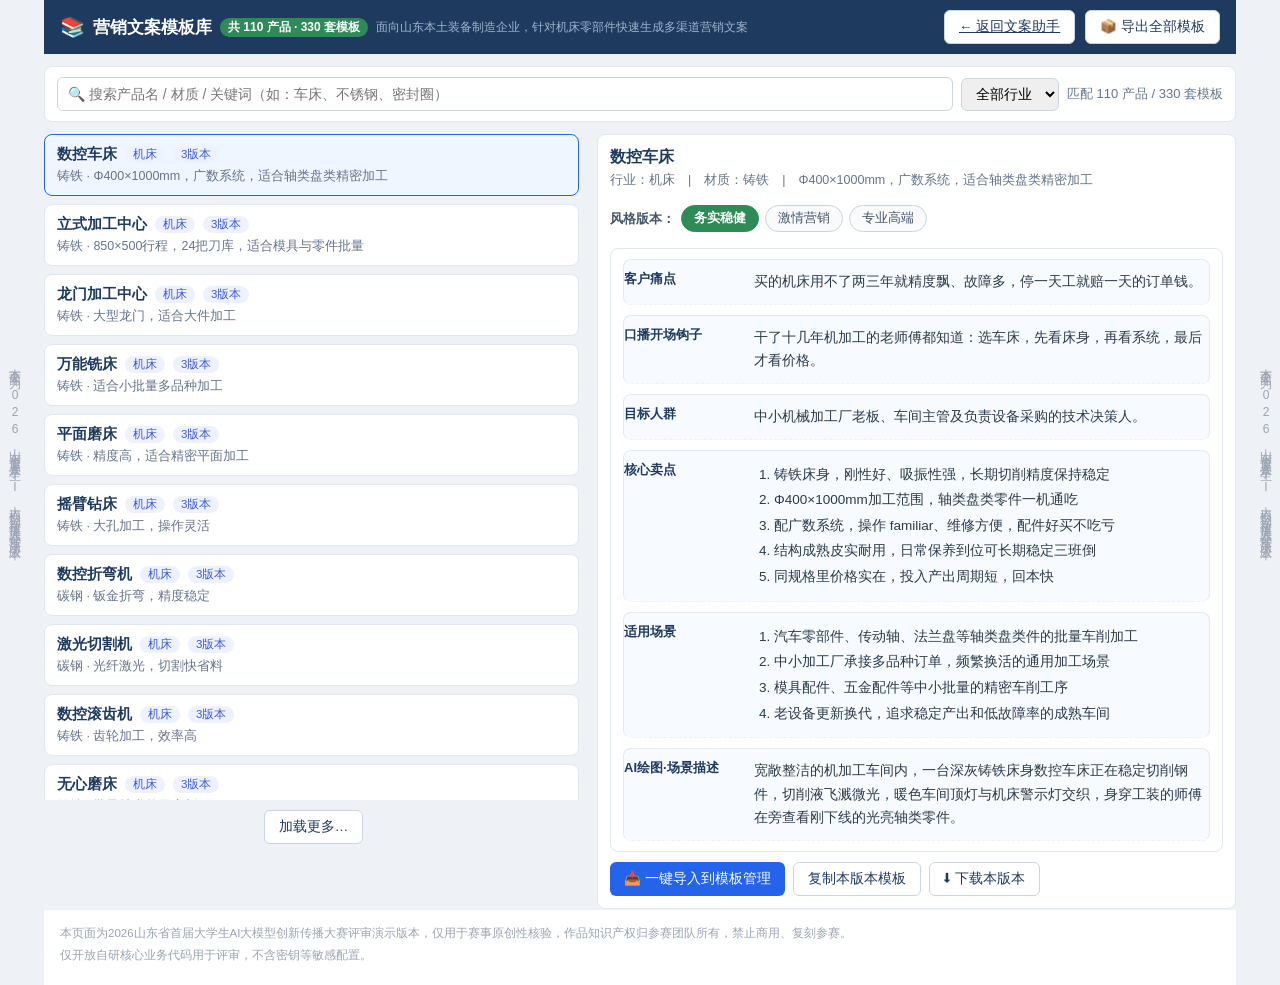
==== library.html @ b57a7cd6 "bisai" ====
<!DOCTYPE html>
<html lang="zh-CN">
<head>
<meta charset="UTF-8">
<meta name="viewport" content="width=device-width, initial-scale=1.0">
<title>营销文案模板库 · 制造企业文案助手</title>
<link rel="stylesheet" href="styles.css">
<style>
  .lib-wrap { max-width: 1240px; margin: 0 auto; min-height: 100vh; display: flex; flex-direction: column; padding-left: 24px; padding-right: 24px; }
  .lib-toolbar { display: flex; gap: 8px; flex-wrap: wrap; align-items: center; background: #fff; border: 1px solid #e2e8f0; border-radius: 8px; padding: 10px 12px; margin: 12px 0; }
  .lib-search { flex: 1 1 220px; min-width: 160px; border: 1px solid #cbd5e1; border-radius: 6px; padding: 8px 10px; font-size: 14px; font-family: inherit; }
  .lib-select { border: 1px solid #cbd5e1; border-radius: 6px; padding: 7px 10px; font-family: inherit; font-size: 13.5px; }
  .lib-count { font-size: 13px; color: #64748b; margin-left: auto; }
  .lib-main { display: flex; gap: 14px; flex: 1; flex-wrap: wrap; }
  .lib-list { flex: 1 1 420px; min-width: 300px; }
  .lib-cards { display: grid; grid-template-columns: 1fr; gap: 8px; max-height: 74vh; overflow: auto; padding-right: 4px; }
  .lib-card { background: #fff; border: 1px solid #e2e8f0; border-radius: 8px; padding: 10px 12px; cursor: pointer; transition: border-color .12s, box-shadow .12s; }
  .lib-card:hover { border-color: #93b4e8; box-shadow: 0 2px 8px rgba(37,99,235,.08); }
  .lib-card.sel { border-color: #2563eb; background: #f0f6ff; }
  .lib-card-title { font-weight: 700; color: #1f3a5f; font-size: 14.5px; display: flex; align-items: center; gap: 8px; }
  .lib-tag { font-size: 11.5px; background: #eef2ff; color: #3b5bdb; border-radius: 10px; padding: 1px 8px; font-weight: 400; }
  .lib-card-sub { font-size: 12.5px; color: #64748b; margin-top: 4px; overflow: hidden; text-overflow: ellipsis; white-space: nowrap; }
  .lib-detail { flex: 1 1 520px; min-width: 320px; background: #fff; border: 1px solid #e2e8f0; border-radius: 8px; padding: 12px; display: flex; flex-direction: column; }
  .lib-empty { color: #94a3b8; text-align: center; padding: 40px 0; }
  .lib-detail-h { font-weight: 700; color: #1f3a5f; font-size: 16px; margin-bottom: 4px; }
  .lib-detail-meta { font-size: 12.5px; color: #64748b; margin-bottom: 10px; }
  .sec-tabs { display: flex; gap: 4px; flex-wrap: wrap; margin-bottom: 8px; }
  .sec-tab { border: 1px solid #cbd5e1; background: #f8fafc; border-radius: 6px; padding: 5px 9px; font-size: 12.5px; cursor: pointer; font-family: inherit; color: #475569; }
  .sec-tab.active { background: #2563eb; color: #fff; border-color: #2563eb; }
  .sec-body { flex: 1; border: 1px solid #e2e8f0; border-radius: 6px; padding: 10px 12px; font-size: 13.5px; line-height: 1.7; white-space: pre-wrap; background: #fbfdff; min-height: 220px; max-height: 46vh; overflow: auto; }
  .detail-actions { display: flex; gap: 8px; flex-wrap: wrap; margin-top: 10px; }
  .lib-foot { text-align: center; padding: 8px 16px 14px; font-size: 11.5px; color: #b0b7c3; }
  .loadmore { text-align: center; padding: 10px; }
</style>
</head>
<body>
<div class="lib-wrap">
  <header class="topbar">
    <div class="brand">
      <span class="logo">📚</span>
      <span class="title">营销文案模板库</span>
      <span class="badge badge-basic" id="libBadge">加载中…</span>
      <span class="title-sub">面向山东本土装备制造企业，针对机床零部件快速生成多渠道营销文案</span>
    </div>
    <div class="top-actions">
      <a href="index.html" class="btn btn-ghost">← 返回文案助手</a>
      <button id="btnExportAll" class="btn btn-ghost">📦 导出全部模板</button>
    </div>
  </header>

  <div class="lib-toolbar">
    <input id="libSearch" class="lib-search" placeholder="🔍 搜索产品名 / 材质 / 关键词（如：车床、不锈钢、密封圈）" autocomplete="off">
    <select id="libIndustry" class="lib-select"><option value="">全部行业</option></select>
    <span id="libCount" class="lib-count"></span>
  </div>

  <div class="lib-main">
    <div class="lib-list">
      <div id="libCards" class="lib-cards"></div>
      <div id="libLoadmore" class="loadmore" style="display:none">
        <button id="btnLoadmore" class="btn btn-ghost">加载更多…</button>
      </div>
    </div>
    <div class="lib-detail" id="libDetail">
      <div class="lib-empty">← 从左侧选择一条产品，查看它的六段文案模板</div>
    </div>
  </div>
  <div class="page-disclaimer">
    <p>本页面为2026山东省首届大学生AI大模型创新传播大赛评审演示版本，仅用于赛事原创性核验，作品知识产权归参赛团队所有，禁止商用、复刻参赛。</p>
    <p>仅开放自研核心业务代码用于评审，不含密钥等敏感配置。</p>
  </div>
</div>

<!-- 左右两侧竖排赛事水印 -->
<div class="contest-side contest-left">本页面为2026山东省首届大学生AI大模型创新传播大赛评审演示版本</div>
<div class="contest-side contest-right">本页面为2026山东省首届大学生AI大模型创新传播大赛评审演示版本</div>

<script src="templates.js"></script>
<script src="library.js"></script>
<script src="library_app.js"></script>
</body>
</html>
---- styles.css ----
/* ===== 制造企业文案助手 · 网页版 样式 ===== */
/* 首屏说明：视觉隐藏，但搜索引擎与读屏软件可读（用来承载 h1 与描述文字） */
.seo-lead { position: absolute; width: 1px; height: 1px; margin: -1px; padding: 0; overflow: hidden; clip: rect(0 0 0 0); clip-path: inset(50%); white-space: nowrap; border: 0; }
/* 模板库：6字段展示 */
.tpl-fields { display: flex; flex-direction: column; gap: 10px; margin-top: 14px; }
.tpl-field-row { display: flex; gap: 12px; padding: 10px 12px; background: #f7fbff; border: 1px solid #e2ebf4; border-radius: 8px; }
.tpl-field-name { flex: 0 0 120px; font-weight: 600; color: #1f3a5f; font-size: 13px; }
.tpl-field-val { flex: 1; color: #2b3a4a; font-size: 13.5px; line-height: 1.75; white-space: pre-wrap; }
.tpl-list { margin: 0; padding-left: 20px; }
.tpl-list li { margin: 2px 0; }
/* 智能参数识别区 */
.smart-param { margin-top: 10px; border: 1px solid #d7e0ea; border-radius: 8px; background: #f7fbff; overflow: hidden; }
.smart-param-head { display: flex; justify-content: space-between; align-items: center; padding: 9px 12px; cursor: pointer; font-weight: 600; font-size: 13px; color: #1f3a5f; background: #eef5fc; user-select: none; }
.smart-param-head:hover { background: #e5f0fa; }
.smart-badge { display: inline-block; margin-left: 6px; padding: 1px 8px; border-radius: 10px; font-size: 11px; font-weight: 500; background: #dbe6f2; color: #5c6f86; }
.smart-badge.ok { background: #d6f0dd; color: #1f7a3d; }
.smart-badge.warn { background: #fdeccd; color: #9a6a00; }
.smart-toggle { color: #7b8aa0; font-size: 12px; transition: transform .15s; }
.smart-toggle.open { transform: rotate(90deg); }
.smart-param-body { padding: 12px; border-top: 1px solid #e2ebf4; }
.smart-grid { display: grid; grid-template-columns: 1fr 1fr; gap: 8px 12px; }
.smart-field { display: flex; flex-direction: column; }
.smart-field-wide { grid-column: 1 / -1; }
.smart-field label { font-size: 12px; color: #5c6f86; margin-bottom: 3px; }
.smart-field input { padding: 7px 9px; border: 1px solid #cfdae6; border-radius: 6px; font-size: 13px; font-family: inherit; background: #fff; }
.smart-field input:focus { outline: none; border-color: #4a90d9; box-shadow: 0 0 0 2px rgba(74,144,217,.15); }
.smart-field input.miss { border-color: #e6b36b; background: #fffaf0; }
.smart-tips { margin-top: 10px; padding: 9px 12px; border-radius: 6px; background: #fff7e6; border: 1px solid #ffe0a3; color: #8a5a00; font-size: 12.5px; line-height: 1.7; }
.smart-tips ul { margin: 0; padding-left: 18px; }
* { box-sizing: border-box; }
html, body { margin: 0; padding: 0; height: 100%; }
body {
  font-family: "Microsoft YaHei", "PingFang SC", "Segoe UI", Arial, sans-serif;
  background: #eef1f5; color: #1f2937; font-size: 14px;
}

/* 模式切换（顶部） */
.mode-switch { display: inline-flex; border: 1px solid #4b6484; border-radius: 7px; overflow: hidden; }
.ms-btn {
  background: transparent; color: #cfe0f5; border: none; padding: 6px 12px;
  font-size: 13px; cursor: pointer; font-family: inherit;
}
.ms-btn.active { background: #2563eb; color: #fff; font-weight: 700; }
.pro-notice {
  display: flex; align-items: center; gap: 12px; flex-wrap: wrap;
  background: #eff6ff; border: 1px solid #bfdbfe; color: #1e40af;
  border-radius: 8px; padding: 8px 12px; margin-bottom: 12px; font-size: 13px;
}
.pro-key-state { font-size: 12.5px; }
.pro-key-state.ok { color: #15803d; }
.pro-key-state.warn { color: #b45309; }
.modal-tip { font-size: 12.5px; color: #64748b; margin: 0 0 10px; line-height: 1.6; }
.app { max-width: 1180px; margin: 0 auto; min-height: 100vh; display: flex; flex-direction: column; padding-left: 24px; padding-right: 24px; }

/* 顶栏 */
.topbar {
  display: flex; align-items: center; justify-content: space-between;
  background: #1f3a5f; color: #fff; padding: 10px 16px; flex-wrap: wrap; gap: 8px;
}
.brand { display: flex; align-items: center; gap: 8px; flex-wrap: wrap; }
.logo { font-size: 20px; }
.title { font-size: 17px; font-weight: 700; }
.title-sub { font-size: 11.5px; color: #9fb3cc; font-weight: 400; line-height: 1.4; }
.badge { padding: 1px 8px; border-radius: 10px; font-size: 12px; font-weight: 700; color: #fff; }
.badge-basic { background: #2e8b57; }
.badge-pro { background: #2f6fd0; }
.top-actions { display: flex; align-items: center; gap: 10px; }
.hint { font-size: 12.5px; color: #cfe0f5; }
.hint.small { color: #6b7280; font-size: 12px; }

/* 按钮 */
.btn {
  border: none; border-radius: 6px; padding: 7px 14px; font-size: 13.5px;
  cursor: pointer; font-family: inherit; transition: filter .15s, opacity .15s;
}
.btn:hover { filter: brightness(1.06); }
.btn:active { filter: brightness(0.95); }
.btn:disabled { opacity: .45; cursor: not-allowed; }
.btn-primary { background: #2563eb; color: #fff; }
.btn-ghost { background: #fff; color: #1f3a5f; border: 1px solid #cbd5e1; }
.btn-danger { background: #fef2f2; color: #b91c1c; border: 1px solid #fca5a5; }
.btn-ghost:hover { background: #f1f5f9; }

/* 标签导航 */
.tabs { display: flex; gap: 4px; background: #fff; padding: 0 8px; border-bottom: 1px solid #e2e8f0; flex-wrap: wrap; }
.tab-btn {
  background: transparent; border: none; padding: 12px 14px; font-size: 14px;
  cursor: pointer; color: #475569; border-bottom: 3px solid transparent; font-family: inherit;
}
.tab-btn.active { color: #1f3a5f; border-bottom-color: #2563eb; font-weight: 700; }
.tab-btn:hover { color: #1f3a5f; }

/* 面板 */
.panel { display: none; padding: 14px; flex: 1; }
.panel.active { display: block; }

/* 生成区 */
.gen-layout { display: flex; gap: 14px; flex-wrap: wrap; }
.gen-input-col, .gen-output-col {
  background: #fff; border: 1px solid #e2e8f0; border-radius: 8px; padding: 12px;
  display: flex; flex-direction: column; min-height: 460px;
}
.gen-input-col { flex: 1 1 340px; }
.gen-output-col { flex: 1 1 420px; }
.lbl { font-weight: 700; color: #334155; margin-bottom: 6px; font-size: 13px; }
#inputText { flex: 1; width: 100%; min-height: 300px; resize: vertical; border: 1px solid #cbd5e1; border-radius: 6px; padding: 10px; font-family: inherit; font-size: 13.5px; line-height: 1.6; }
#styleReq { width: 100%; min-height: 84px; resize: vertical; border: 1px solid #cbd5e1; border-radius: 6px; padding: 9px 10px; font-family: inherit; font-size: 13.5px; line-height: 1.6; background: #fffdf5; }
.row-actions { display: flex; gap: 8px; margin-top: 10px; }

.out-tabs { display: flex; gap: 4px; flex-wrap: wrap; margin-bottom: 8px; }
.out-tab {
  border: 1px solid #cbd5e1; background: #f8fafc; border-radius: 6px 6px 0 0;
  padding: 6px 10px; font-size: 12.5px; cursor: pointer; font-family: inherit; color: #475569;
}
.out-tab.active { background: #2563eb; color: #fff; border-color: #2563eb; }
.out-content { flex: 1; display: flex; }
#outText { flex: 1; width: 100%; resize: vertical; border: 1px solid #cbd5e1; border-radius: 6px; padding: 10px; font-family: inherit; font-size: 13.5px; line-height: 1.65; background: #fbfdff; }
.out-actions { display: flex; gap: 8px; margin-top: 10px; }

/* 智能润色面板 */
.polish-panel { margin-top: 14px; padding: 12px; background: #f8fafc; border: 1px solid #e2e8f0; border-radius: 8px; }
#polishInput, #polishOutput { width: 100%; min-height: 90px; resize: vertical; border: 1px solid #cbd5e1; border-radius: 6px; padding: 9px 10px; font-family: inherit; font-size: 13.5px; line-height: 1.6; background: #fff; }
#polishOutput { background: #fbfdff; }
.polish-style-input { width: 100%; border: 1px solid #cbd5e1; border-radius: 6px; padding: 8px 10px; font-family: inherit; font-size: 13.5px; }

/* 产品查询 */
.prod-toolbar { display: flex; align-items: center; gap: 8px; flex-wrap: wrap; background: #fff; border: 1px solid #e2e8f0; border-radius: 8px; padding: 10px 12px; }
.lbl-inline { font-weight: 700; color: #334155; }
#prodKeyword { border: 1px solid #cbd5e1; border-radius: 6px; padding: 7px 10px; font-family: inherit; font-size: 13.5px; width: 220px; }
.prod-candidates { background: #fff; border: 1px solid #e2e8f0; border-radius: 8px; padding: 8px 12px; margin-top: 8px; }
.cand-title { font-size: 12.5px; color: #92400e; margin-bottom: 6px; }
.cand-list { display: flex; flex-wrap: wrap; gap: 6px; }
.cand-item { background: #fff7ed; border: 1px solid #fed7aa; border-radius: 6px; padding: 5px 10px; cursor: pointer; font-size: 12.5px; }
.cand-item:hover { background: #ffedd5; }

.prod-main { display: flex; gap: 14px; margin-top: 12px; flex-wrap: wrap; }
.prod-table-wrap, .prod-detail-wrap { background: #fff; border: 1px solid #e2e8f0; border-radius: 8px; padding: 10px; }
.prod-table-wrap { flex: 1 1 520px; display: flex; flex-direction: column; }
.prod-detail-wrap { flex: 1 1 320px; display: flex; flex-direction: column; }
.prod-table-title { font-weight: 700; color: #334155; font-size: 13px; margin-bottom: 8px; }
.prod-table-scroll { max-height: 420px; overflow: auto; border: 1px solid #e2e8f0; border-radius: 6px; }
.prod-table { width: 100%; border-collapse: collapse; font-size: 13px; }
.prod-table th { position: sticky; top: 0; background: #f1f5f9; text-align: left; padding: 8px 10px; font-weight: 700; color: #334155; border-bottom: 1px solid #e2e8f0; }
.prod-table td { padding: 7px 10px; border-bottom: 1px solid #f1f5f9; }
.prod-table tbody tr { cursor: pointer; }
.prod-table tbody tr:hover { background: #f0f7ff; }
.prod-table tbody tr.sel { background: #dbeafe; }
#prodDetail { flex: 1; min-height: 300px; resize: vertical; border: 1px solid #cbd5e1; border-radius: 6px; padding: 10px; font-family: inherit; font-size: 13.5px; line-height: 1.6; background: #fbfdff; }
.prod-actions { display: flex; gap: 8px; margin-top: 10px; flex-wrap: wrap; }

/* 模板管理 */
.tpl-toolbar { display: flex; align-items: center; gap: 8px; flex-wrap: wrap; background: #fff; border: 1px solid #e2e8f0; border-radius: 8px; padding: 10px 12px; }
.grow { flex: 1; }
.sel { border: 1px solid #cbd5e1; border-radius: 6px; padding: 6px 10px; font-family: inherit; font-size: 13.5px; }
.tpl-fields { margin-top: 12px; background: #fff; border: 1px solid #e2e8f0; border-radius: 8px; padding: 10px 12px; }
.tpl-field-row { display: flex; gap: 10px; align-items: flex-start; padding: 10px 0; border-bottom: 1px dashed #eef2f7; }
.tpl-field-label { flex: 0 0 200px; font-weight: 700; font-size: 13px; color: #334155; padding-top: 6px; }
.tpl-sub { font-weight: 400; color: #94a3b8; font-size: 11.5px; }
.tpl-field-mid { flex: 1; }
.tpl-input { width: 100%; border: 1px solid #cbd5e1; border-radius: 6px; padding: 8px 10px; font-family: inherit; font-size: 13.5px; line-height: 1.55; }
textarea.tpl-input { min-height: 76px; resize: vertical; }
.tpl-field-right { flex: 0 0 90px; }
.ver-sel { border: 1px solid #cbd5e1; border-radius: 6px; padding: 7px 8px; font-family: inherit; font-size: 13px; width: 100%; }
.tpl-savebar { margin-top: 12px; text-align: right; }

/* 使用说明 */
.help { background: #fff; border: 1px solid #e2e8f0; border-radius: 8px; padding: 18px 22px; line-height: 1.75; }
.help h2 { margin-top: 0; color: #1f3a5f; }
.help h3 { color: #2563eb; margin-bottom: 6px; }

/* 弹层 */
.modal-overlay { position: fixed; inset: 0; background: rgba(15,23,42,.45); display: flex; align-items: center; justify-content: center; z-index: 100; }
.modal-box { background: #fff; border-radius: 10px; padding: 18px 20px; width: 460px; max-width: 92vw; max-height: 86vh; overflow: auto; }
.modal-box h3 { margin-top: 0; color: #1f3a5f; }
.modal-lbl { display: block; font-size: 12.5px; color: #334155; font-weight: 700; margin: 8px 0 3px; }
.modal-input { width: 100%; border: 1px solid #cbd5e1; border-radius: 6px; padding: 7px 9px; font-family: inherit; font-size: 13.5px; }
.modal-bar { display: flex; gap: 8px; justify-content: flex-end; margin-top: 14px; }

/* 页脚 */
.footer { display: flex; align-items: center; gap: 10px; padding: 10px 16px; background: #fff; border-top: 1px solid #e2e8f0; font-size: 12px; color: #94a3b8; }

/* 底部灰色小字声明 */
.page-disclaimer { padding: 10px 16px 16px; background: #fff; border-top: 1px solid #eef2f7; }
.page-disclaimer p { margin: 4px 0; font-size: 11.5px; line-height: 1.6; color: #9aa4b2; }

/* 模板库：文案版本选择 */
.ver-bar { display: flex; align-items: center; gap: 6px; flex-wrap: wrap; margin: 6px 0 4px; }
.ver-bar-label { font-size: 13px; color: #475569; font-weight: 700; }
.ver-btn { border: 1px solid #cbd5e1; background: #f8fafc; border-radius: 14px; padding: 4px 12px; font-size: 12.5px; cursor: pointer; font-family: inherit; color: #475569; }
.ver-btn.active { background: #2e8b57; color: #fff; border-color: #2e8b57; font-weight: 700; }
.ver-angle { font-size: 12px; color: #94a3b8; margin-bottom: 8px; }
.lib-tag-v { background: #eafaf1; color: #2e8b57; }

/* 左右两侧竖排赛事水印 */
.contest-side {
  position: fixed;
  top: 50%;
  transform: translateY(-50%);
  writing-mode: vertical-rl;
  text-orientation: upright;
  letter-spacing: 3px;
  font-size: 12px;
  color: #9aa4b2;
  user-select: none;
  pointer-events: none;
  white-space: nowrap;
  z-index: 50;
}
.contest-left { left: 6px; }
.contest-right { right: 6px; }
@media (max-width: 900px) {
  .contest-side { display: none; }
}
.link { color: #2563eb; text-decoration: none; }
.link:hover { text-decoration: underline; }

/* 手机适配 */
@media (max-width: 720px) {
  .gen-input-col, .gen-output-col { min-height: auto; }
  #inputText { min-height: 180px; }
  .prod-table-wrap, .prod-detail-wrap { flex: 1 1 100%; }
  .tpl-field-row { flex-direction: column; }
  .tpl-field-label { flex-basis: auto; padding-top: 0; }
  .tpl-field-right { flex-basis: auto; width: 100%; }
  .title { font-size: 15px; }
}
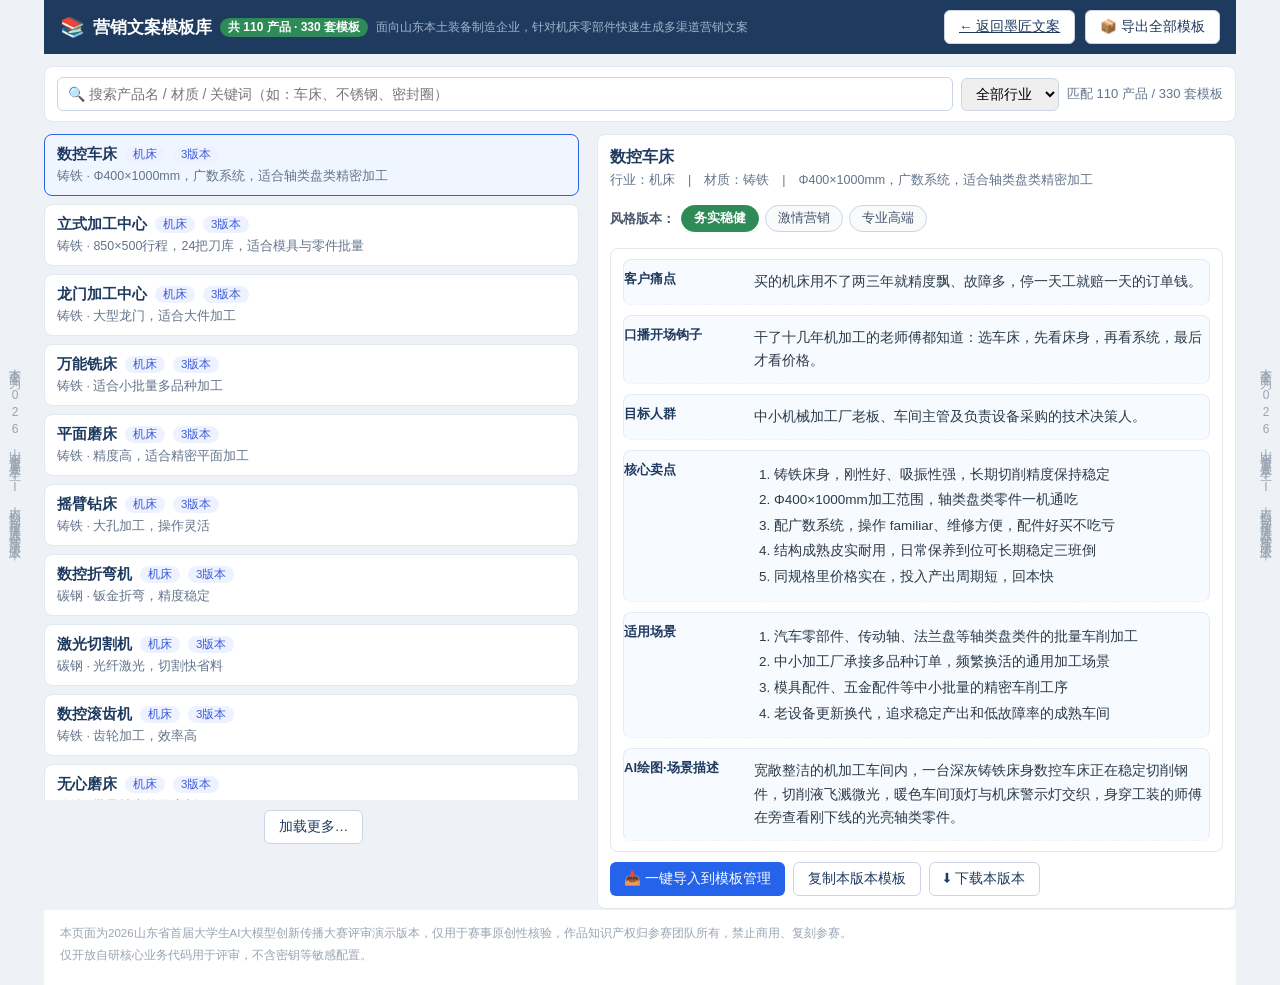
==== commit 73e12ae3: "Add files via upload" ====
--- a/library.html
+++ b/library.html
@@ -3,7 +3,7 @@
 <head>
 <meta charset="UTF-8">
 <meta name="viewport" content="width=device-width, initial-scale=1.0">
-<title>营销文案模板库 · 制造企业文案助手</title>
+<title>营销文案模板库 · 墨匠文案</title>
 <link rel="stylesheet" href="styles.css">
 <style>
   .lib-wrap { max-width: 1240px; margin: 0 auto; min-height: 100vh; display: flex; flex-direction: column; padding-left: 24px; padding-right: 24px; }
@@ -43,7 +43,7 @@
       <span class="title-sub">面向山东本土装备制造企业，针对机床零部件快速生成多渠道营销文案</span>
     </div>
     <div class="top-actions">
-      <a href="index.html" class="btn btn-ghost">← 返回文案助手</a>
+      <a href="index.html" class="btn btn-ghost">← 返回墨匠文案</a>
       <button id="btnExportAll" class="btn btn-ghost">📦 导出全部模板</button>
     </div>
   </header>
--- a/styles.css
+++ b/styles.css
@@ -1,4 +1,4 @@
-/* ===== 制造企业文案助手 · 网页版 样式 ===== */
+/* ===== 墨匠文案 · 网页版 样式 ===== */
 /* 首屏说明：视觉隐藏，但搜索引擎与读屏软件可读（用来承载 h1 与描述文字） */
 .seo-lead { position: absolute; width: 1px; height: 1px; margin: -1px; padding: 0; overflow: hidden; clip: rect(0 0 0 0); clip-path: inset(50%); white-space: nowrap; border: 0; }
 /* 模板库：6字段展示 */
@@ -50,6 +50,21 @@
 .pro-key-state.ok { color: #15803d; }
 .pro-key-state.warn { color: #b45309; }
 .modal-tip { font-size: 12.5px; color: #64748b; margin: 0 0 10px; line-height: 1.6; }
+
+/* 可用模型选择列表 */
+.model-list {
+  max-height: 168px; overflow-y: auto; border: 1px solid #e2e8f0;
+  border-radius: 8px; background: #f8fafc; padding: 8px; margin-bottom: 10px;
+  display: flex; flex-wrap: wrap; gap: 6px;
+}
+.model-item {
+  background: #fff; border: 1px solid #cbd5e1; border-radius: 6px;
+  padding: 5px 10px; font-size: 12.5px; cursor: pointer; color: #334155;
+  font-family: Consolas, Monaco, monospace;
+}
+.model-item:hover { background: #eff6ff; border-color: #2563eb; color: #1d4ed8; }
+.model-empty { font-size: 12.5px; color: #94a3b8; padding: 4px; }
+.model-err { font-size: 12.5px; color: #b91c1c; padding: 4px; line-height: 1.6; word-break: break-all; }
 .app { max-width: 1180px; margin: 0 auto; min-height: 100vh; display: flex; flex-direction: column; padding-left: 24px; padding-right: 24px; }
 
 /* 顶栏 */
@@ -116,12 +131,6 @@
 .out-content { flex: 1; display: flex; }
 #outText { flex: 1; width: 100%; resize: vertical; border: 1px solid #cbd5e1; border-radius: 6px; padding: 10px; font-family: inherit; font-size: 13.5px; line-height: 1.65; background: #fbfdff; }
 .out-actions { display: flex; gap: 8px; margin-top: 10px; }
-
-/* 智能润色面板 */
-.polish-panel { margin-top: 14px; padding: 12px; background: #f8fafc; border: 1px solid #e2e8f0; border-radius: 8px; }
-#polishInput, #polishOutput { width: 100%; min-height: 90px; resize: vertical; border: 1px solid #cbd5e1; border-radius: 6px; padding: 9px 10px; font-family: inherit; font-size: 13.5px; line-height: 1.6; background: #fff; }
-#polishOutput { background: #fbfdff; }
-.polish-style-input { width: 100%; border: 1px solid #cbd5e1; border-radius: 6px; padding: 8px 10px; font-family: inherit; font-size: 13.5px; }
 
 /* 产品查询 */
 .prod-toolbar { display: flex; align-items: center; gap: 8px; flex-wrap: wrap; background: #fff; border: 1px solid #e2e8f0; border-radius: 8px; padding: 10px 12px; }
@@ -224,3 +233,82 @@
   .tpl-field-right { flex-basis: auto; width: 100%; }
   .title { font-size: 15px; }
 }
+
+/* ============================================================
+   手机端顶栏重排（≤720px）
+   解决：模式切换按钮被挤压看不见的问题
+   策略：顶栏纵向分区；切换按钮整行铺满；提示文字独占一行；
+        副标题隐藏；标签栏横向滚动
+   ============================================================ */
+@media (max-width: 720px) {
+  .app { padding-left: 10px; padding-right: 10px; }
+  .panel { padding: 10px; }
+
+  /* 顶栏：品牌 / 操作 / 提示 纵向分区 */
+  .topbar {
+    flex-direction: column;
+    align-items: stretch;
+    justify-content: flex-start;
+    gap: 10px;
+    padding: 10px 12px;
+  }
+  .brand { gap: 6px; }
+  .title { font-size: 16px; }
+  .title-sub { display: none; }
+
+  /* 操作区：允许换行、铺满 */
+  .top-actions {
+    display: flex;
+    flex-wrap: wrap;
+    gap: 8px;
+    width: 100%;
+  }
+
+  /* 模式切换：整行、置顶、各占一半，便于点击 */
+  .mode-switch {
+    display: flex;
+    width: 100%;
+    order: -1;
+  }
+  .ms-btn {
+    flex: 1 1 0;
+    padding: 11px 8px;
+    font-size: 14px;
+    text-align: center;
+  }
+
+  /* 设置 / 模板库：并排各占一半 */
+  #btnSettings, #btnLibrary {
+    flex: 1 1 0;
+    text-align: center;
+    padding: 10px 6px;
+    font-size: 13px;
+  }
+
+  /* 顶部提示：独占一行，不挤按钮 */
+  .hint {
+    flex: 1 1 100%;
+    font-size: 12px;
+    line-height: 1.5;
+    opacity: .9;
+  }
+
+  /* 标签栏：横向滚动不折行 */
+  .tabs {
+    flex-wrap: nowrap;
+    overflow-x: auto;
+    -webkit-overflow-scrolling: touch;
+    scrollbar-width: none;
+  }
+  .tabs::-webkit-scrollbar { display: none; }
+  .tab-btn {
+    flex: 0 0 auto;
+    padding: 11px 12px;
+    font-size: 13.5px;
+    white-space: nowrap;
+  }
+
+  /* 操作按钮组：手机上自然换行 */
+  .row-actions, .out-actions { flex-wrap: wrap; }
+  .row-actions .btn, .out-actions .btn { flex: 1 1 auto; }
+}
